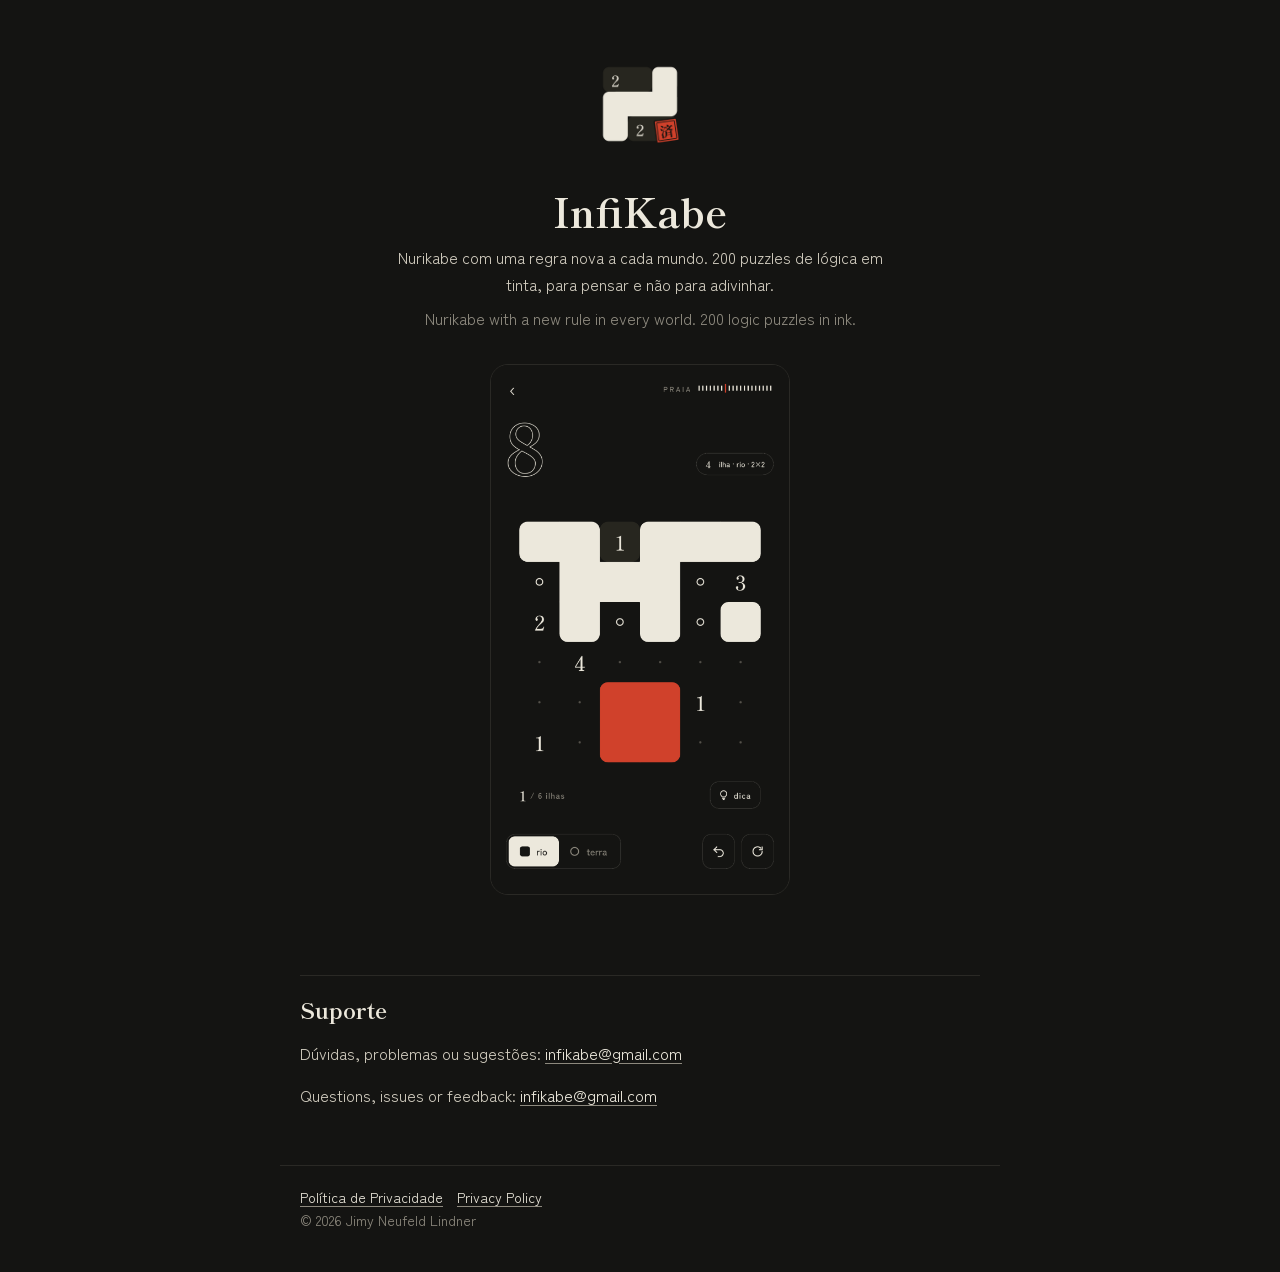
==== index.html @ ec3ce77d "Site do InfiKabe e política de privacidade" ====
<!doctype html>
<html lang="pt-BR">
<head>
<meta charset="utf-8">
<meta name="viewport" content="width=device-width, initial-scale=1">
<title>InfiKabe</title>
<meta name="description" content="InfiKabe: Nurikabe com uma regra nova a cada mundo. 200 puzzles de lógica em tinta, para Android.">
<link rel="icon" href="icon.png">
<link rel="preconnect" href="https://fonts.googleapis.com">
<link rel="preconnect" href="https://fonts.gstatic.com" crossorigin>
<link href="https://fonts.googleapis.com/css2?family=Shippori+Mincho:wght@700&family=Zen+Kaku+Gothic+New:wght@400;500&display=swap" rel="stylesheet">
<link rel="stylesheet" href="style.css">
</head>
<body>
<main>
<section class="hero">
  <img class="icon" src="icon.png" alt="Ícone do InfiKabe">
  <h1>InfiKabe</h1>
  <p>Nurikabe com uma regra nova a cada mundo. 200 puzzles de lógica em tinta, para pensar e não para adivinhar.</p>
  <p lang="en" style="color: var(--muted)">Nurikabe with a new rule in every world. 200 logic puzzles in ink.</p>
  <!-- Trocar pelo link da Play Store quando o app for publicado:
  <a class="button" href="https://play.google.com/store/apps/details?id=io.github.infikabe">Baixar no Google Play</a> -->
  <img class="shot" src="captura.png" alt="Uma fase do InfiKabe: tabuleiro em tinta clara sobre fundo escuro">
</section>

<h2>Suporte</h2>
<p>Dúvidas, problemas ou sugestões: <a href="mailto:infikabe@gmail.com">infikabe@gmail.com</a></p>
<p lang="en">Questions, issues or feedback: <a href="mailto:infikabe@gmail.com">infikabe@gmail.com</a></p>
</main>

<footer>
  <a href="privacidade.html">Política de Privacidade</a><a href="privacy.html" hreflang="en">Privacy Policy</a><br>
  © 2026 Jimy Neufeld Lindner
</footer>
</body>
</html>
---- style.css ----
/* Visual "Tinta A3 — Negativo", as mesmas cores de src/Game/Ink.cs. */
:root {
  --paper: #141412;
  --panel: #1c1b18;
  --line: #2a2925;
  --bone: #ece8dc;
  --soft: #cfcabd;
  --muted: #8d897e;
  --red: #d0412b;
}

* { box-sizing: border-box; }

html { -webkit-text-size-adjust: 100%; }

body {
  margin: 0;
  background: var(--paper);
  color: var(--soft);
  font: 16px/1.65 "Zen Kaku Gothic New", system-ui, sans-serif;
}

main, header.top, footer {
  max-width: 720px;
  margin: 0 auto;
  padding: 0 20px;
}

header.top {
  display: flex;
  align-items: center;
  justify-content: space-between;
  gap: 12px;
  padding-top: 20px;
  padding-bottom: 20px;
  border-bottom: 1px solid var(--line);
}

.brand {
  display: flex;
  align-items: center;
  gap: 10px;
  color: var(--bone);
  text-decoration: none;
  font-family: "Shippori Mincho", serif;
  font-weight: 700;
  font-size: 20px;
}

.brand img { width: 32px; height: 32px; border-radius: 8px; }

nav.lang a { margin-left: 12px; }

a { color: var(--bone); text-underline-offset: 3px; text-decoration-color: var(--muted); }
a:hover { text-decoration-color: var(--red); }

h1, h2, h3 {
  color: var(--bone);
  font-family: "Shippori Mincho", serif;
  font-weight: 700;
  line-height: 1.25;
}

h1 { font-size: 34px; margin: 40px 0 6px; }
h2 { font-size: 22px; margin: 40px 0 10px; padding-top: 20px; border-top: 1px solid var(--line); }
h3 { font-size: 17px; margin: 24px 0 6px; }

.meta { color: var(--muted); font-size: 14px; margin: 0 0 24px; }

.caps {
  color: var(--red);
  font-size: 12px;
  letter-spacing: 0.25em;
  text-transform: uppercase;
}

ul { padding-left: 1.2em; }
li { margin: 4px 0; }

strong { color: var(--bone); font-weight: 500; }

.box {
  background: var(--panel);
  border: 1px solid var(--line);
  border-radius: 12px;
  padding: 16px 20px;
  margin: 20px 0;
}

table { width: 100%; border-collapse: collapse; font-size: 15px; margin: 12px 0; }
th, td { text-align: left; vertical-align: top; padding: 10px 8px; border-bottom: 1px solid var(--line); }
th { color: var(--bone); font-weight: 500; }
.table-wrap { overflow-x: auto; }

/* Página inicial */
.hero { text-align: center; padding: 48px 0 8px; }
.hero img.icon { width: 112px; height: 112px; border-radius: 24px; }
.hero h1 { margin-top: 20px; font-size: 40px; }
.hero p { max-width: 520px; margin: 8px auto; }
.shot { display: block; width: 100%; max-width: 300px; margin: 32px auto; border-radius: 18px; border: 1px solid var(--line); }

.button {
  display: inline-block;
  margin: 20px 0 0;
  padding: 12px 22px;
  border: 1.5px solid var(--bone);
  border-radius: 999px;
  text-decoration: none;
  font-weight: 500;
}

footer {
  margin-top: 56px;
  padding-top: 20px;
  padding-bottom: 40px;
  border-top: 1px solid var(--line);
  color: var(--muted);
  font-size: 14px;
}

footer a { margin-right: 14px; }
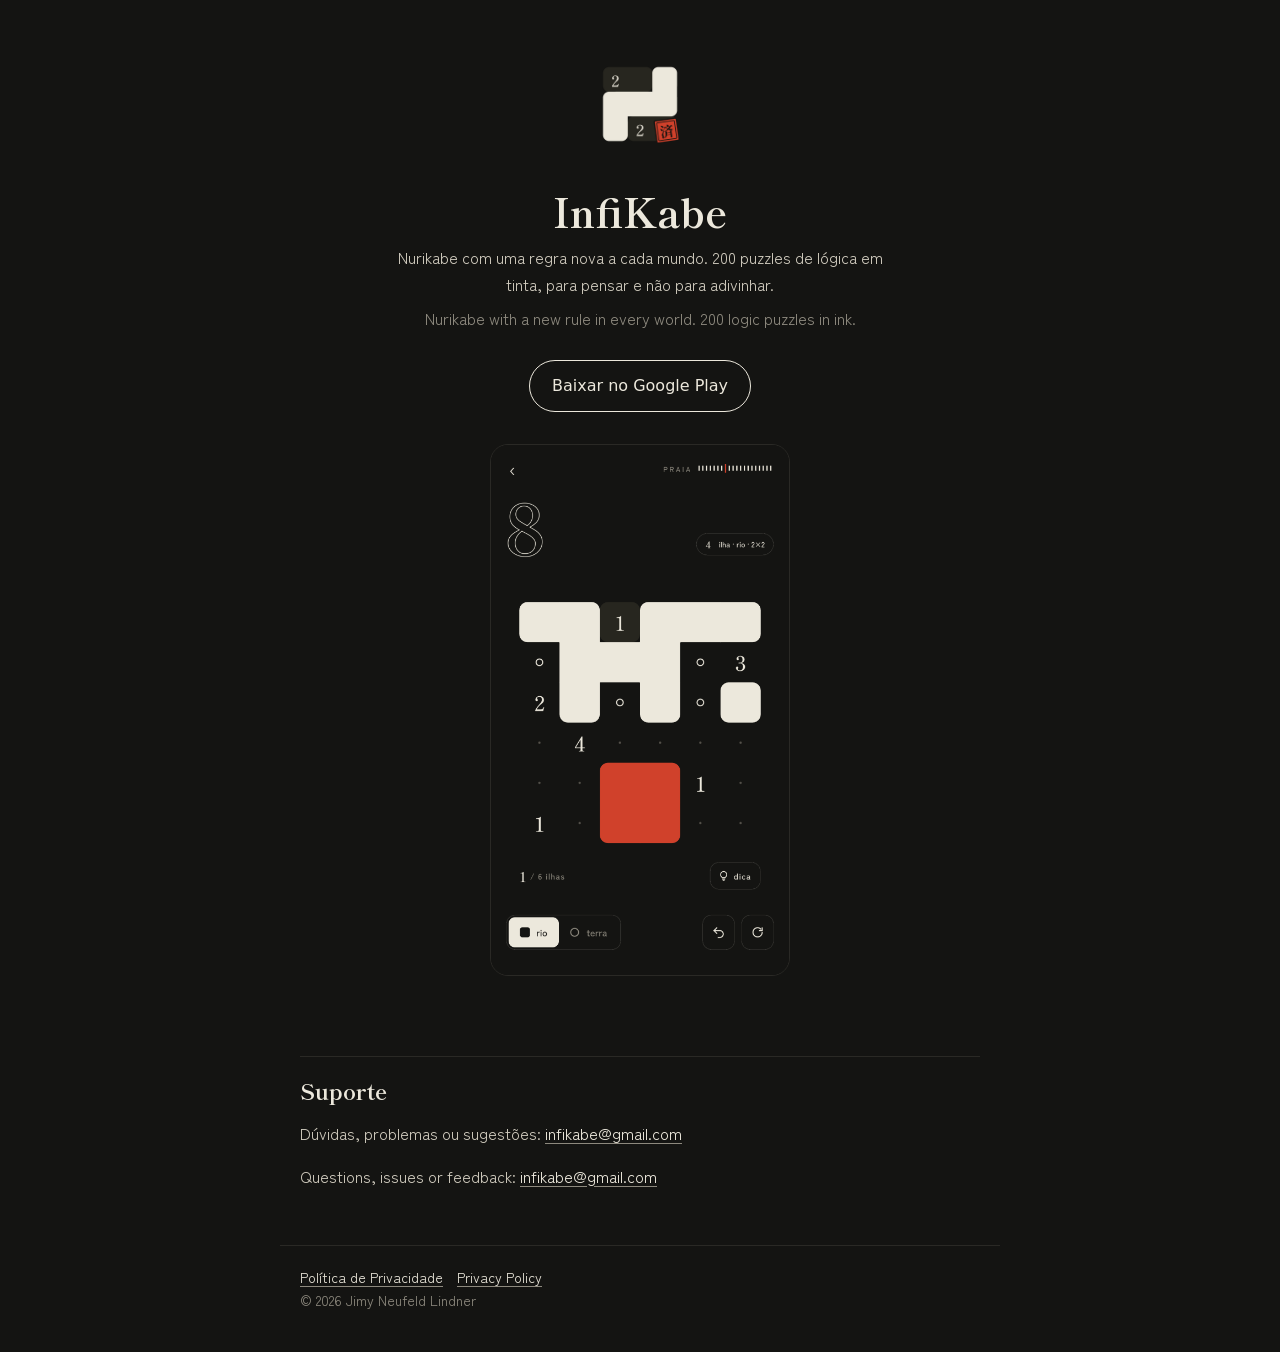
==== commit 1d748159: "Botão da Google Play no site" ====
--- a/index.html
+++ b/index.html
@@ -18,8 +18,7 @@
   <h1>InfiKabe</h1>
   <p>Nurikabe com uma regra nova a cada mundo. 200 puzzles de lógica em tinta, para pensar e não para adivinhar.</p>
   <p lang="en" style="color: var(--muted)">Nurikabe with a new rule in every world. 200 logic puzzles in ink.</p>
-  <!-- Trocar pelo link da Play Store quando o app for publicado:
-  <a class="button" href="https://play.google.com/store/apps/details?id=io.github.infikabe">Baixar no Google Play</a> -->
+  <a class="button" href="https://play.google.com/store/apps/details?id=io.github.infikabe">Baixar no Google Play</a>
   <img class="shot" src="captura.png" alt="Uma fase do InfiKabe: tabuleiro em tinta clara sobre fundo escuro">
 </section>
 
